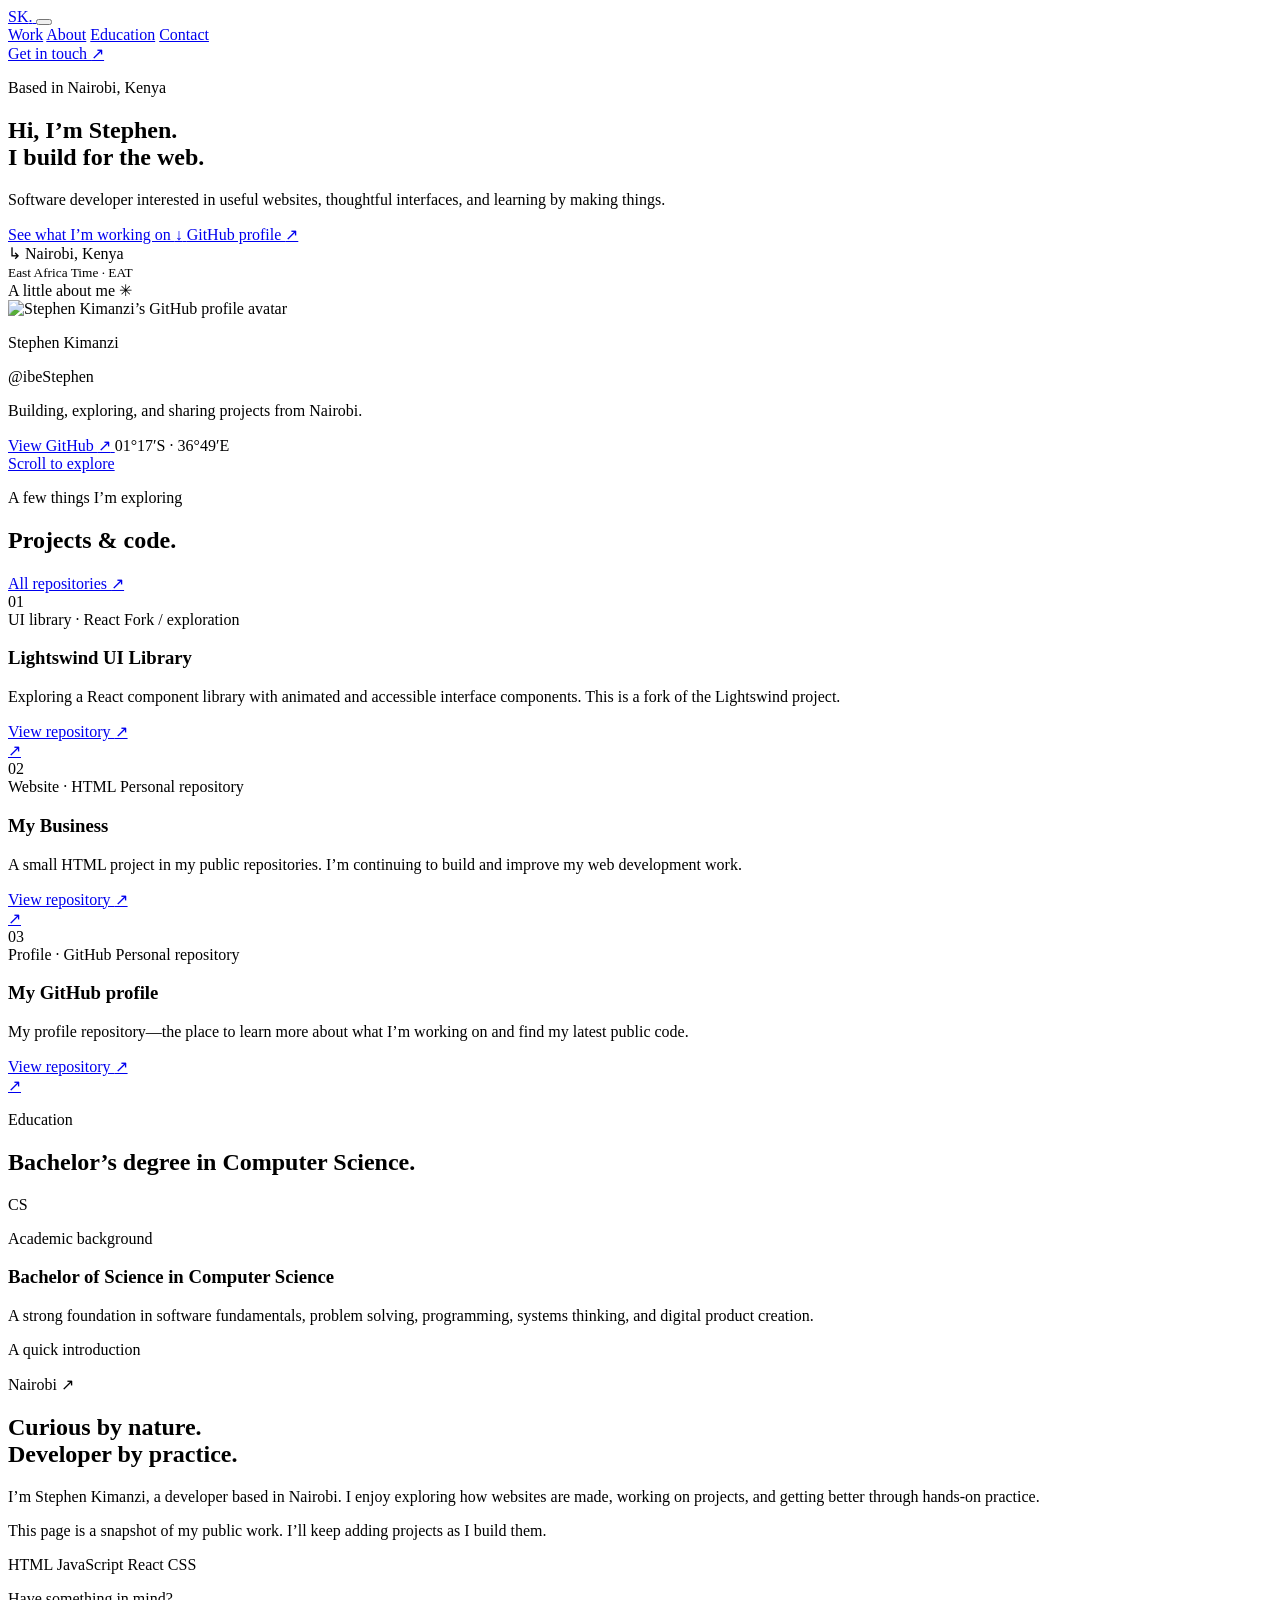
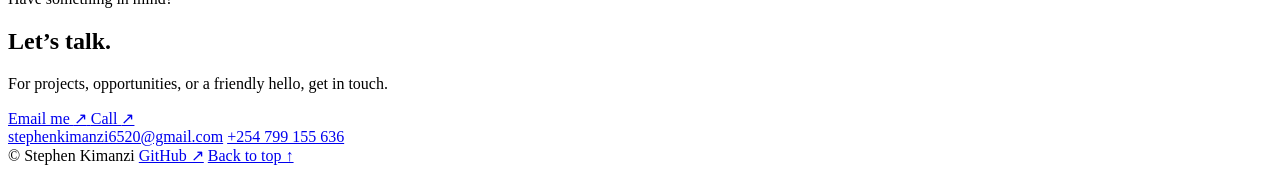
==== index.html @ 5c32f72f "Rename index_Version4.html to index.html" ====
<!DOCTYPE html>
<html lang="en">
<head>
  <meta charset="UTF-8" />
  <meta name="viewport" content="width=device-width, initial-scale=1" />
  <meta name="theme-color" content="#111313" />
  <meta
    name="description"
    content="Stephen Kimanzi is a software developer based in Nairobi, Kenya."
  />
  <title>Stephen Kimanzi — Software Developer</title>
  <link rel="stylesheet" href="styles.css" />
  <script src="script.js" defer></script>
</head>
<body>
  <header class="site-header">
    <a class="wordmark" href="#home" aria-label="Stephen Kimanzi, home">
      SK<span>.</span>
    </a>

    <button
      class="menu-toggle glass-control"
      type="button"
      aria-label="Open navigation"
      aria-expanded="false"
      aria-controls="site-nav"
    >
      <span></span>
      <span></span>
    </button>

    <nav class="site-nav glass-panel" id="site-nav" aria-label="Main navigation">
      <a href="#work">Work</a>
      <a href="#about">About</a>
      <a href="#education">Education</a>
      <a href="#contact">Contact</a>
    </nav>

    <a class="header-link glass-control" href="mailto:stephenkimanzi6520@gmail.com">
      Get in touch <span aria-hidden="true">↗</span>
    </a>
  </header>

  <main>
    <section class="hero page-width" id="home">
      <div class="hero-copy">
        <p class="eyebrow"><span class="status-dot"></span> Based in Nairobi, Kenya</p>
        <h1>Hi, I’m Stephen.<br />I build for the <span>web.</span></h1>
        <p class="hero-description">
          Software developer interested in useful websites, thoughtful interfaces,
          and learning by making things.
        </p>

        <div class="hero-actions">
          <a class="button button-primary glass-control" href="#work">
            See what I’m working on <span aria-hidden="true">↓</span>
          </a>
          <a class="text-link" href="https://github.com/ibeStephen" target="_blank" rel="noreferrer">
            GitHub profile <span aria-hidden="true">↗</span>
          </a>
        </div>

        <div class="hero-location">
          <span class="location-mark" aria-hidden="true">↳</span>
          <span>Nairobi, Kenya<br /><small>East Africa Time · EAT</small></span>
        </div>
      </div>

      <aside class="profile-card glass-panel" aria-label="GitHub profile">
        <div class="profile-card-top">
          <span class="card-label">A little about me</span>
          <span class="card-star" aria-hidden="true">✳</span>
        </div>
        <img
          class="avatar"
          src="https://avatars.githubusercontent.com/u/236579749?v=4"
          alt="Stephen Kimanzi’s GitHub profile avatar"
          width="88"
          height="88"
        />
        <p class="profile-name">Stephen Kimanzi</p>
        <p class="profile-handle">@ibeStephen</p>
        <p class="profile-note">
          Building, exploring, and sharing projects from Nairobi.
        </p>
        <a
          class="profile-button glass-control"
          href="https://github.com/ibeStephen"
          target="_blank"
          rel="noreferrer"
        >
          View GitHub <span aria-hidden="true">↗</span>
        </a>
        <span class="card-coordinate">01°17′S · 36°49′E</span>
      </aside>

      <a class="scroll-hint" href="#work"><span></span> Scroll to explore</a>
    </section>

    <section class="work-section page-width" id="work">
      <div class="section-heading">
        <div>
          <p class="section-kicker">A few things I’m exploring</p>
          <h2>Projects &amp; code<span class="heading-period">.</span></h2>
        </div>
        <a class="text-link all-projects" href="https://github.com/ibeStephen?tab=repositories" target="_blank" rel="noreferrer">
          All repositories <span aria-hidden="true">↗</span>
        </a>
      </div>

      <div class="project-list">
        <article class="project-card">
          <div class="project-number">01</div>
          <div class="project-main">
            <div class="project-topline">
              <span class="project-tag">UI library · React</span>
              <span class="project-status">Fork / exploration</span>
            </div>
            <h3>Lightswind UI Library</h3>
            <p>
              Exploring a React component library with animated and accessible
              interface components. This is a fork of the Lightswind project.
            </p>
            <a class="project-link" href="https://github.com/ibeStephen/lightswind-ui-library" target="_blank" rel="noreferrer">
              View repository <span aria-hidden="true">↗</span>
            </a>
          </div>
          <a class="project-arrow glass-control" href="https://github.com/ibeStephen/lightswind-ui-library" target="_blank" rel="noreferrer" aria-label="Open Lightswind UI Library on GitHub">↗</a>
        </article>

        <article class="project-card">
          <div class="project-number">02</div>
          <div class="project-main">
            <div class="project-topline">
              <span class="project-tag">Website · HTML</span>
              <span class="project-status">Personal repository</span>
            </div>
            <h3>My Business</h3>
            <p>
              A small HTML project in my public repositories. I’m continuing
              to build and improve my web development work.
            </p>
            <a class="project-link" href="https://github.com/ibeStephen/my-business" target="_blank" rel="noreferrer">
              View repository <span aria-hidden="true">↗</span>
            </a>
          </div>
          <a class="project-arrow glass-control" href="https://github.com/ibeStephen/my-business" target="_blank" rel="noreferrer" aria-label="Open My Business on GitHub">↗</a>
        </article>

        <article class="project-card">
          <div class="project-number">03</div>
          <div class="project-main">
            <div class="project-topline">
              <span class="project-tag">Profile · GitHub</span>
              <span class="project-status">Personal repository</span>
            </div>
            <h3>My GitHub profile</h3>
            <p>
              My profile repository—the place to learn more about what I’m
              working on and find my latest public code.
            </p>
            <a class="project-link" href="https://github.com/ibeStephen/ibeStephen" target="_blank" rel="noreferrer">
              View repository <span aria-hidden="true">↗</span>
            </a>
          </div>
          <a class="project-arrow glass-control" href="https://github.com/ibeStephen/ibeStephen" target="_blank" rel="noreferrer" aria-label="Open profile repository on GitHub">↗</a>
        </article>
      </div>
    </section>

    <section class="education-section page-width" id="education">
      <div class="section-heading education-heading">
        <div>
          <p class="section-kicker">Education</p>
          <h2>Bachelor’s degree in Computer Science<span class="heading-period">.</span></h2>
        </div>
      </div>

      <div class="education-card glass-panel">
        <div class="education-mark">CS</div>
        <div class="education-copy">
          <p class="education-label">Academic background</p>
          <h3>Bachelor of Science in Computer Science</h3>
          <p>
            A strong foundation in software fundamentals, problem solving,
            programming, systems thinking, and digital product creation.
          </p>
        </div>
      </div>
    </section>

    <section class="about-section page-width" id="about">
      <div class="about-label">
        <p class="section-kicker">A quick introduction</p>
        <span class="about-scribble" aria-hidden="true">Nairobi ↗</span>
      </div>
      <div class="about-copy">
        <h2>Curious by nature.<br /><span>Developer by practice.</span></h2>
        <p>
          I’m Stephen Kimanzi, a developer based in Nairobi. I enjoy exploring
          how websites are made, working on projects, and getting better through
          hands-on practice.
        </p>
        <p>
          This page is a snapshot of my public work. I’ll keep adding projects
          as I build them.
        </p>

        <div class="tool-list" aria-label="Technologies">
          <span>HTML</span>
          <span>JavaScript</span>
          <span>React</span>
          <span>CSS</span>
        </div>
      </div>
    </section>

    <section class="contact-section page-width" id="contact">
      <div class="contact-panel glass-panel">
        <p class="section-kicker">Have something in mind?</p>
        <h2>Let’s talk<span class="heading-period">.</span></h2>
        <p class="contact-copy">
          For projects, opportunities, or a friendly hello, get in touch.
        </p>
        <div class="contact-actions">
          <a class="button button-primary glass-control" href="mailto:stephenkimanzi6520@gmail.com">
            Email me <span aria-hidden="true">↗</span>
          </a>
          <a class="button button-secondary glass-control" href="tel:+254799155636">
            Call <span aria-hidden="true">↗</span>
          </a>
        </div>
        <div class="contact-details">
          <a href="mailto:stephenkimanzi6520@gmail.com">stephenkimanzi6520@gmail.com</a>
          <a href="tel:+254799155636">+254 799 155 636</a>
        </div>
      </div>
    </section>
  </main>

  <footer class="site-footer page-width">
    <span>© <span id="year"></span> Stephen Kimanzi</span>
    <a href="https://github.com/ibeStephen" target="_blank" rel="noreferrer">GitHub ↗</a>
    <a href="#home">Back to top ↑</a>
  </footer>

  <div class="toast glass-panel" role="status" aria-live="polite"></div>
</body>
</html>
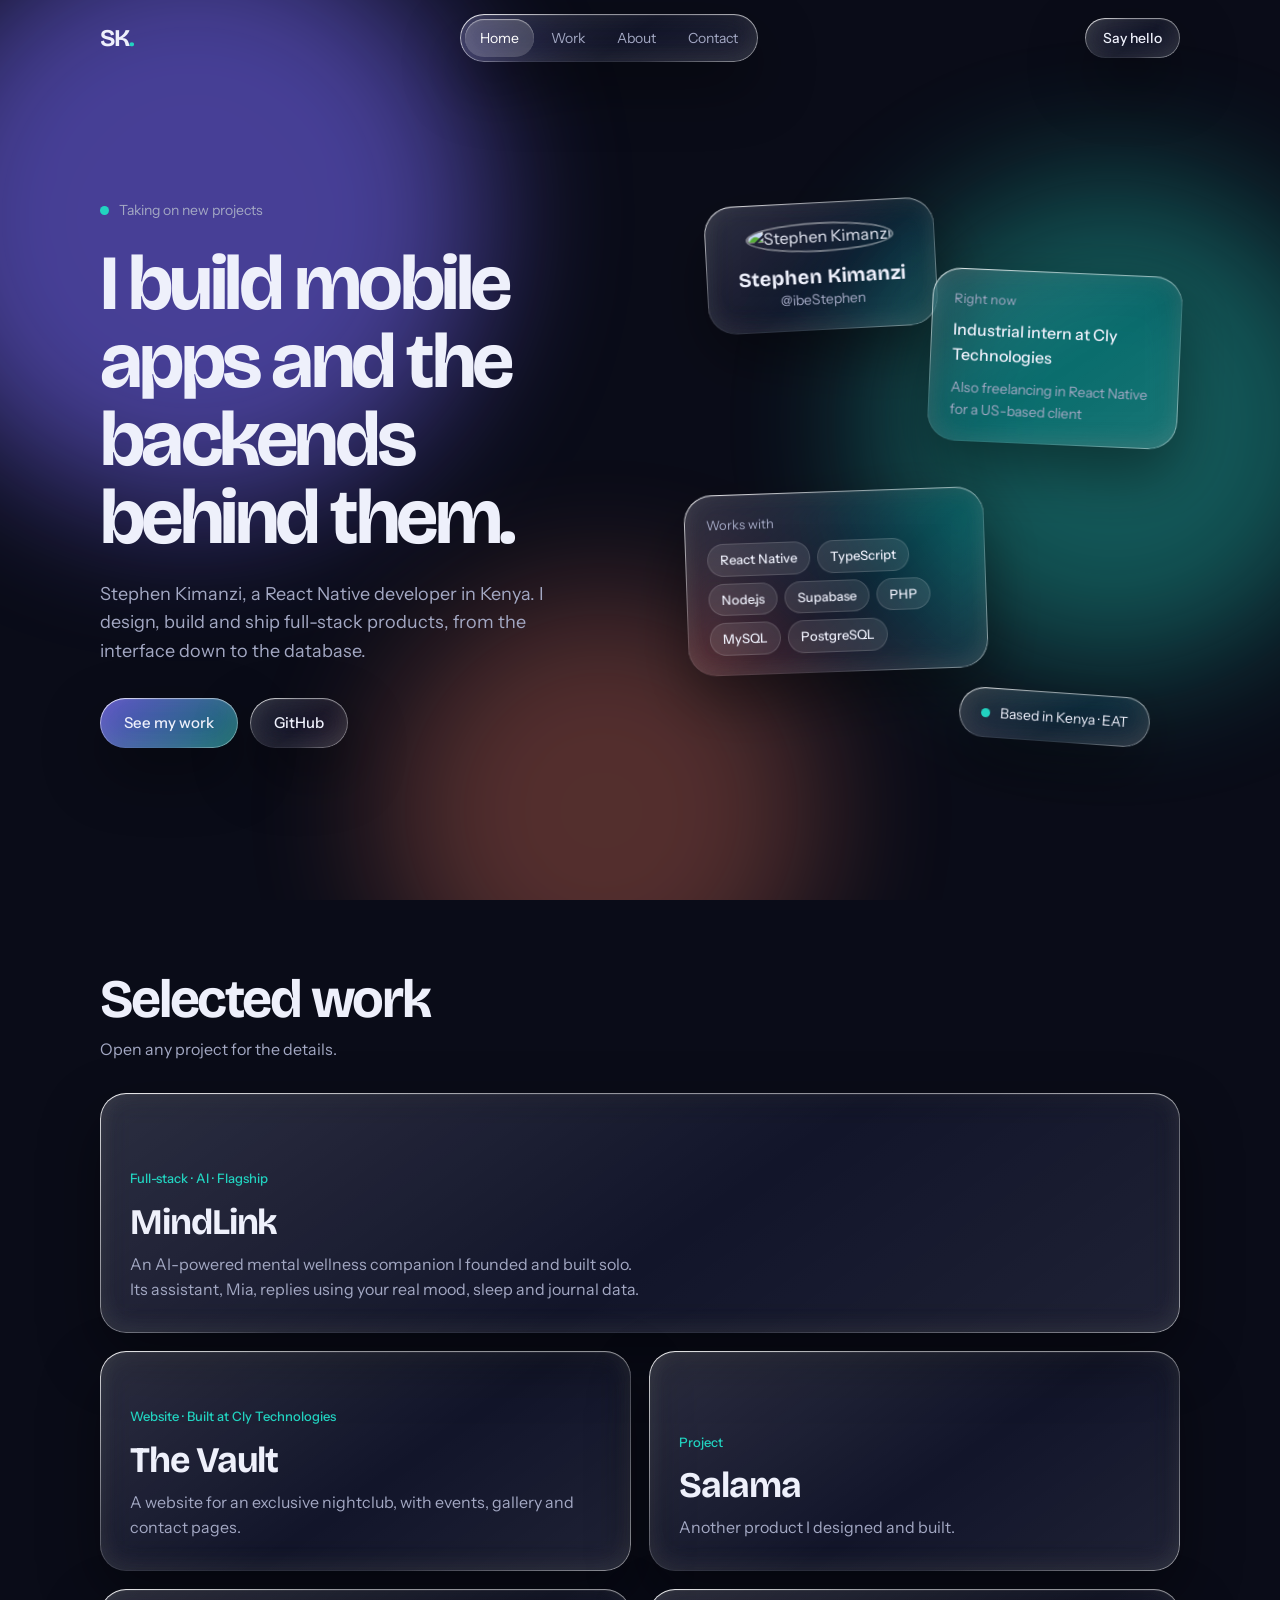
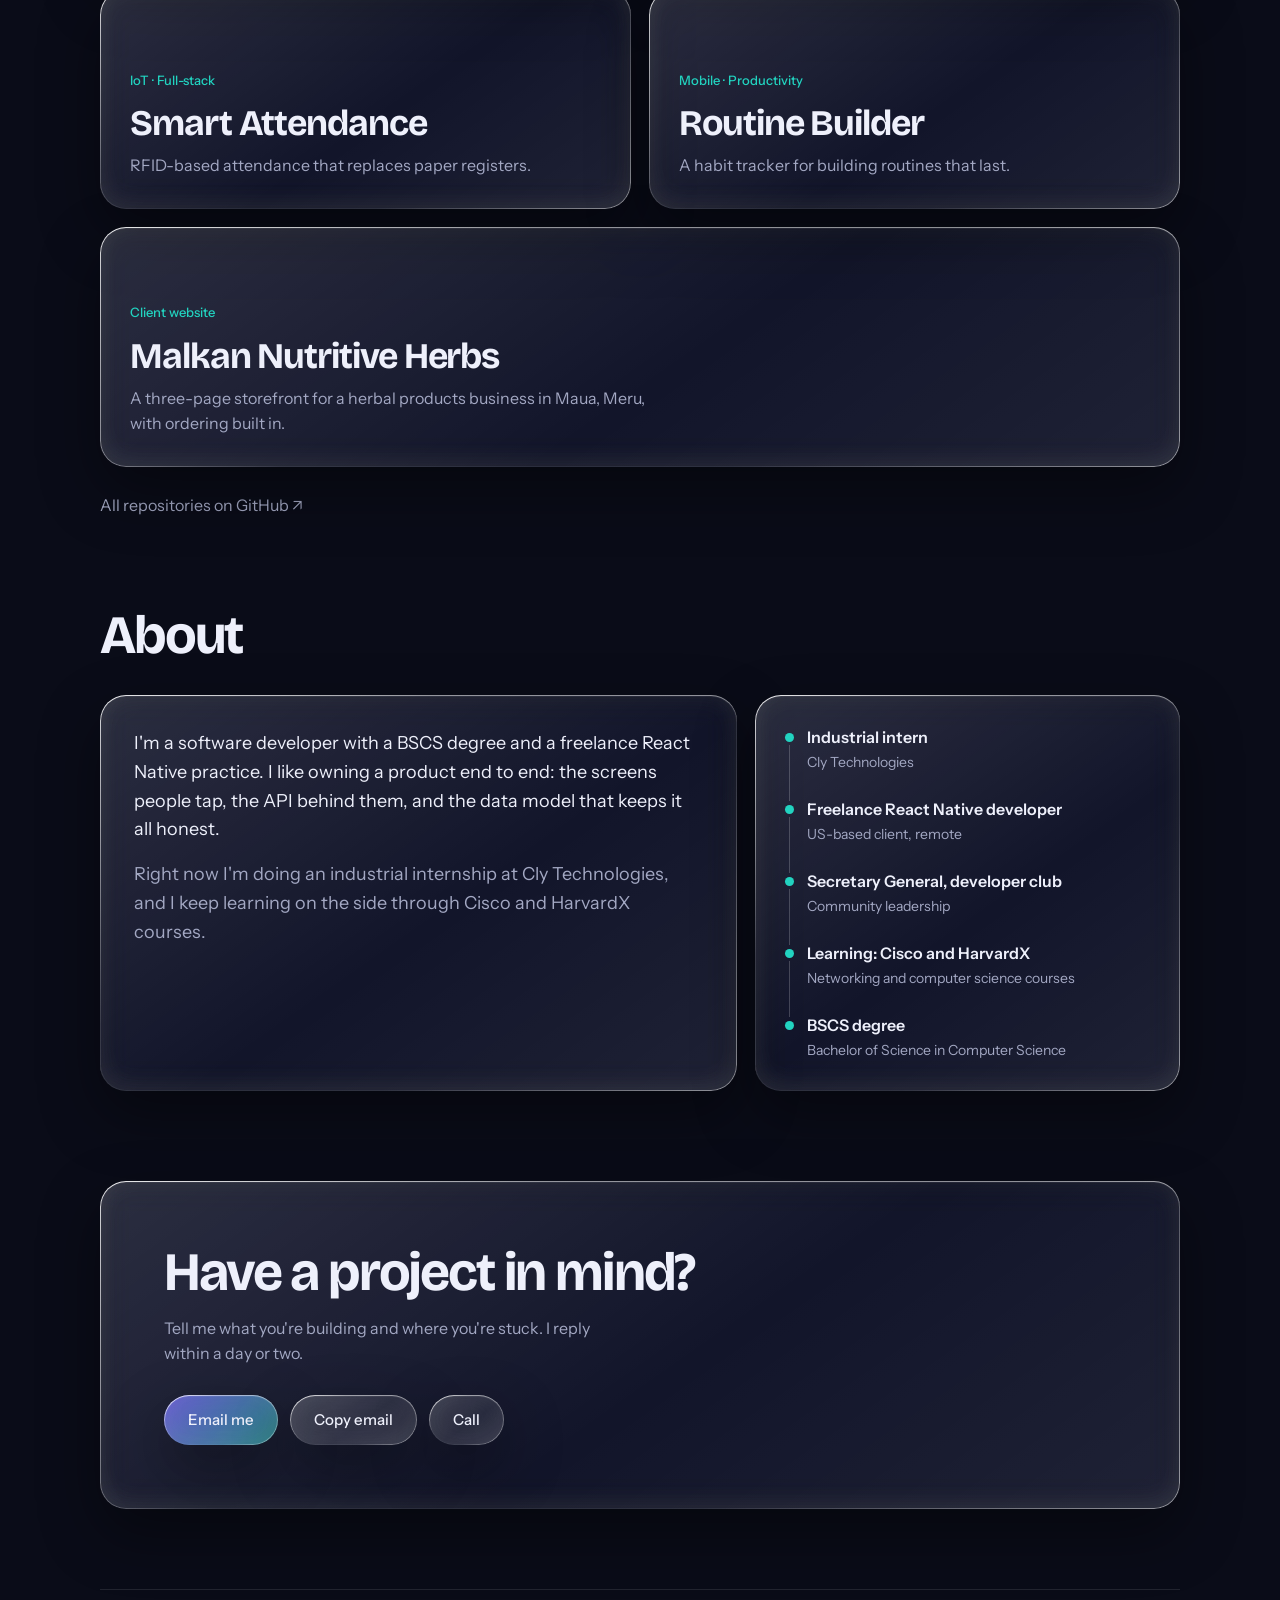
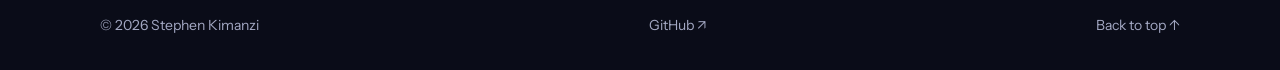
==== commit 468369b1: "type shii" ====
--- a/index.html
+++ b/index.html
@@ -3,247 +3,191 @@
 <head>
   <meta charset="UTF-8" />
   <meta name="viewport" content="width=device-width, initial-scale=1" />
-  <meta name="theme-color" content="#111313" />
-  <meta
-    name="description"
-    content="Stephen Kimanzi is a software developer based in Nairobi, Kenya."
-  />
+  <meta name="theme-color" content="#0a0c18" />
+  <meta name="description" content="Stephen Kimanzi is a software developer in Kenya building React Native apps and the backends behind them." />
   <title>Stephen Kimanzi — Software Developer</title>
+  <link rel="preconnect" href="https://fonts.googleapis.com" />
   <link rel="stylesheet" href="styles.css" />
   <script src="script.js" defer></script>
 </head>
 <body>
+  <svg width="0" height="0" style="position:absolute" aria-hidden="true">
+    <filter id="lg" x="0" y="0" width="100%" height="100%">
+      <feTurbulence type="fractalNoise" baseFrequency=".012 .016" numOctaves="2" seed="4" result="n" />
+      <feGaussianBlur in="n" stdDeviation="3" result="b" />
+      <feDisplacementMap in="SourceGraphic" in2="b" scale="38" xChannelSelector="R" yChannelSelector="G" />
+    </filter>
+  </svg>
+  <div class="progress" aria-hidden="true"></div>
+  <div class="aurora" aria-hidden="true"><i></i><i></i><i></i></div>
+
   <header class="site-header">
-    <a class="wordmark" href="#home" aria-label="Stephen Kimanzi, home">
-      SK<span>.</span>
-    </a>
-
-    <button
-      class="menu-toggle glass-control"
-      type="button"
-      aria-label="Open navigation"
-      aria-expanded="false"
-      aria-controls="site-nav"
-    >
-      <span></span>
-      <span></span>
-    </button>
-
-    <nav class="site-nav glass-panel" id="site-nav" aria-label="Main navigation">
+    <a class="wordmark" href="#home" aria-label="Stephen Kimanzi, home">SK<span>.</span></a>
+    <nav class="site-nav glass" aria-label="Main navigation">
+      <span class="nav-pill" aria-hidden="true"></span>
+      <a href="#home" class="active">Home</a>
       <a href="#work">Work</a>
       <a href="#about">About</a>
-      <a href="#education">Education</a>
       <a href="#contact">Contact</a>
     </nav>
-
-    <a class="header-link glass-control" href="mailto:stephenkimanzi6520@gmail.com">
-      Get in touch <span aria-hidden="true">↗</span>
-    </a>
+    <a class="header-cta glass magnetic" href="mailto:stephenkimanzi6520@gmail.com">Say hello</a>
   </header>
 
   <main>
-    <section class="hero page-width" id="home">
+    <section class="hero page" id="home">
       <div class="hero-copy">
-        <p class="eyebrow"><span class="status-dot"></span> Based in Nairobi, Kenya</p>
-        <h1>Hi, I’m Stephen.<br />I build for the <span>web.</span></h1>
-        <p class="hero-description">
-          Software developer interested in useful websites, thoughtful interfaces,
-          and learning by making things.
+        <p class="status"><span class="dot"></span> Taking on new projects</p>
+        <h1>I build mobile apps and the backends behind them.</h1>
+        <p class="lede">
+          Stephen Kimanzi, a React Native developer in Kenya. I design, build and ship
+          full-stack products, from the interface down to the database.
         </p>
-
-        <div class="hero-actions">
-          <a class="button button-primary glass-control" href="#work">
-            See what I’m working on <span aria-hidden="true">↓</span>
-          </a>
-          <a class="text-link" href="https://github.com/ibeStephen" target="_blank" rel="noreferrer">
-            GitHub profile <span aria-hidden="true">↗</span>
-          </a>
-        </div>
-
-        <div class="hero-location">
-          <span class="location-mark" aria-hidden="true">↳</span>
-          <span>Nairobi, Kenya<br /><small>East Africa Time · EAT</small></span>
+        <div class="actions">
+          <a class="btn primary glass magnetic" href="#work">See my work</a>
+          <a class="btn glass magnetic" href="https://github.com/ibeStephen" target="_blank" rel="noreferrer">GitHub</a>
         </div>
       </div>
 
-      <aside class="profile-card glass-panel" aria-label="GitHub profile">
-        <div class="profile-card-top">
-          <span class="card-label">A little about me</span>
-          <span class="card-star" aria-hidden="true">✳</span>
-        </div>
-        <img
-          class="avatar"
-          src="https://avatars.githubusercontent.com/u/236579749?v=4"
-          alt="Stephen Kimanzi’s GitHub profile avatar"
-          width="88"
-          height="88"
-        />
-        <p class="profile-name">Stephen Kimanzi</p>
-        <p class="profile-handle">@ibeStephen</p>
-        <p class="profile-note">
-          Building, exploring, and sharing projects from Nairobi.
-        </p>
-        <a
-          class="profile-button glass-control"
-          href="https://github.com/ibeStephen"
-          target="_blank"
-          rel="noreferrer"
-        >
-          View GitHub <span aria-hidden="true">↗</span>
-        </a>
-        <span class="card-coordinate">01°17′S · 36°49′E</span>
-      </aside>
-
-      <a class="scroll-hint" href="#work"><span></span> Scroll to explore</a>
-    </section>
-
-    <section class="work-section page-width" id="work">
-      <div class="section-heading">
-        <div>
-          <p class="section-kicker">A few things I’m exploring</p>
-          <h2>Projects &amp; code<span class="heading-period">.</span></h2>
-        </div>
-        <a class="text-link all-projects" href="https://github.com/ibeStephen?tab=repositories" target="_blank" rel="noreferrer">
-          All repositories <span aria-hidden="true">↗</span>
-        </a>
-      </div>
-
-      <div class="project-list">
-        <article class="project-card">
-          <div class="project-number">01</div>
-          <div class="project-main">
-            <div class="project-topline">
-              <span class="project-tag">UI library · React</span>
-              <span class="project-status">Fork / exploration</span>
-            </div>
-            <h3>Lightswind UI Library</h3>
-            <p>
-              Exploring a React component library with animated and accessible
-              interface components. This is a fork of the Lightswind project.
-            </p>
-            <a class="project-link" href="https://github.com/ibeStephen/lightswind-ui-library" target="_blank" rel="noreferrer">
-              View repository <span aria-hidden="true">↗</span>
-            </a>
-          </div>
-          <a class="project-arrow glass-control" href="https://github.com/ibeStephen/lightswind-ui-library" target="_blank" rel="noreferrer" aria-label="Open Lightswind UI Library on GitHub">↗</a>
+      <div class="stage" aria-label="About Stephen">
+        <article class="fcard glass profile" data-tilt style="--d:14;--delay:.15s;--r:-3deg">
+          <img class="avatar" src="https://avatars.githubusercontent.com/u/236579749?v=4" alt="Stephen Kimanzi" width="76" height="76" />
+          <h2>Stephen Kimanzi</h2>
+          <p>@ibeStephen</p>
         </article>
-
-        <article class="project-card">
-          <div class="project-number">02</div>
-          <div class="project-main">
-            <div class="project-topline">
-              <span class="project-tag">Website · HTML</span>
-              <span class="project-status">Personal repository</span>
-            </div>
-            <h3>My Business</h3>
-            <p>
-              A small HTML project in my public repositories. I’m continuing
-              to build and improve my web development work.
-            </p>
-            <a class="project-link" href="https://github.com/ibeStephen/my-business" target="_blank" rel="noreferrer">
-              View repository <span aria-hidden="true">↗</span>
-            </a>
-          </div>
-          <a class="project-arrow glass-control" href="https://github.com/ibeStephen/my-business" target="_blank" rel="noreferrer" aria-label="Open My Business on GitHub">↗</a>
+        <article class="fcard glass now" data-tilt style="--d:28;--delay:.35s;--r:2.5deg">
+          <span class="label">Right now</span>
+          <p>Industrial intern at Cly Technologies</p>
+          <p class="sub">Also freelancing in React Native for a US-based client</p>
         </article>
-
-        <article class="project-card">
-          <div class="project-number">03</div>
-          <div class="project-main">
-            <div class="project-topline">
-              <span class="project-tag">Profile · GitHub</span>
-              <span class="project-status">Personal repository</span>
-            </div>
-            <h3>My GitHub profile</h3>
-            <p>
-              My profile repository—the place to learn more about what I’m
-              working on and find my latest public code.
-            </p>
-            <a class="project-link" href="https://github.com/ibeStephen/ibeStephen" target="_blank" rel="noreferrer">
-              View repository <span aria-hidden="true">↗</span>
-            </a>
-          </div>
-          <a class="project-arrow glass-control" href="https://github.com/ibeStephen/ibeStephen" target="_blank" rel="noreferrer" aria-label="Open profile repository on GitHub">↗</a>
+        <article class="fcard glass stack" data-tilt style="--d:40;--delay:.55s;--r:-2deg">
+          <span class="label">Works with</span>
+          <div class="chips"><b>React Native</b><b>TypeScript</b><b>Node.js</b><b>Supabase</b><b>PHP</b><b>MySQL</b><b>PostgreSQL</b></div>
+        </article>
+        <article class="fcard glass ping" data-tilt style="--d:55;--delay:.75s;--r:4deg">
+          <span class="dot"></span> Based in Kenya · EAT
         </article>
       </div>
     </section>
 
-    <section class="education-section page-width" id="education">
-      <div class="section-heading education-heading">
-        <div>
-          <p class="section-kicker">Education</p>
-          <h2>Bachelor’s degree in Computer Science<span class="heading-period">.</span></h2>
-        </div>
+    <section class="work page" id="work">
+      <div class="heading">
+        <h2>Selected work</h2>
+        <p>Open any project for the details.</p>
       </div>
 
-      <div class="education-card glass-panel">
-        <div class="education-mark">CS</div>
-        <div class="education-copy">
-          <p class="education-label">Academic background</p>
-          <h3>Bachelor of Science in Computer Science</h3>
-          <p>
-            A strong foundation in software fundamentals, problem solving,
-            programming, systems thinking, and digital product creation.
-          </p>
+      <div class="grid">
+        <article class="pcard glass reveal wide" data-tilt tabindex="0" role="button" aria-haspopup="dialog">
+          <span class="tag">Full-stack · AI · Flagship</span>
+          <h3>MindLink</h3>
+          <p>An AI-powered mental wellness companion I founded and built solo. Its assistant, Mia, replies using your real mood, sleep and journal data.</p>
+          <div class="more">
+            <p>MindLink is a mobile wellness app built around Mia, an AI companion powered by OpenAI GPT-4o. Instead of generic advice, Mia answers using what the person has actually logged: their mood, their sleep and their journal entries.</p>
+            <ul>
+              <li><b>Ten screens:</b> Welcome, Onboarding, Login, Home, Chat, Sleep, Journal, Mood Tracker, Medication and Profile, in a consistent dark forest-green design.</li>
+              <li><b>Backend:</b> a Node.js and Express API on MongoDB Atlas, with JWT authentication and refresh-token rotation.</li>
+              <li><b>AI layer:</b> a dedicated Mia service that turns the user's data into context for GPT-4o.</li>
+              <li><b>Reminders:</b> Expo push notifications and a scheduler service for check-ins and medication reminders.</li>
+              <li><b>Quality:</b> Jest tests on the backend.</li>
+            </ul>
+            <p>Next on the roadmap: a Play Store release, hospital integration, and deeper sleep and wellness modules.</p>
+            <div class="chips"><b>React Native</b><b>Expo</b><b>Node.js</b><b>Express</b><b>MongoDB Atlas</b><b>GPT-4o</b><b>JWT</b><b>Jest</b></div>
+          </div>
+        </article>
+
+        <article class="pcard glass reveal" data-tilt tabindex="0" role="button" aria-haspopup="dialog">
+          <span class="tag">Website · Built at Cly Technologies</span>
+          <h3>The Vault</h3>
+          <p>A website for an exclusive nightclub, with events, gallery and contact pages.</p>
+          <div class="more">
+            <p>I developed the website for The Vault during my industrial internship at Cly Technologies. It has an events page, a gallery and a contact page, with each page loading its content from a single PHP backend.</p>
+            <div class="chips"><b>HTML</b><b>CSS</b><b>JavaScript</b><b>PHP</b><b>MySQL</b></div>
+          </div>
+        </article>
+
+        <article class="pcard glass reveal" data-tilt tabindex="0" role="button" aria-haspopup="dialog">
+          <span class="tag">Project</span>
+          <h3>Salama</h3>
+          <p>Another product I designed and built.</p>
+          <div class="more">
+            <p>Salama is another project from my portfolio of full-stack work.</p>
+          </div>
+        </article>
+
+        <article class="pcard glass reveal" data-tilt tabindex="0" role="button" aria-haspopup="dialog">
+          <span class="tag">IoT · Full-stack</span>
+          <h3>Smart Attendance</h3>
+          <p>RFID-based attendance that replaces paper registers.</p>
+          <div class="more">
+            <p>A full-stack attendance system that combines RFID hardware with a web application, built to remove manual roll calls and make attendance records instant and reliable.</p>
+            <div class="chips"><b>RFID</b><b>IoT</b><b>Full-stack</b></div>
+          </div>
+        </article>
+
+        <article class="pcard glass reveal" data-tilt tabindex="0" role="button" aria-haspopup="dialog">
+          <span class="tag">Mobile · Productivity</span>
+          <h3>Routine Builder</h3>
+          <p>A habit tracker for building routines that last.</p>
+          <div class="more">
+            <p>A mobile habit tracker built with React Native, TypeScript and Expo. The build is planned in three phases, starting with a shippable MVP.</p>
+            <div class="chips"><b>React Native</b><b>TypeScript</b><b>Expo</b></div>
+          </div>
+        </article>
+
+        <article class="pcard glass reveal wide" data-tilt tabindex="0" role="button" aria-haspopup="dialog">
+          <span class="tag">Client website</span>
+          <h3>Malkan Nutritive Herbs</h3>
+          <p>A three-page storefront for a herbal products business in Maua, Meru, with ordering built in.</p>
+          <div class="more">
+            <p>A glassmorphism bento-style website for Malkan Nutritive Herbs. Visitors open a product order modal and choose to pay with M-Pesa through the Daraja API or pay on delivery.</p>
+            <div class="chips"><b>HTML</b><b>CSS</b><b>JavaScript</b><b>M-Pesa Daraja</b></div>
+          </div>
+        </article>
+      </div>
+      <a class="more-link" href="https://github.com/ibeStephen?tab=repositories" target="_blank" rel="noreferrer">All repositories on GitHub ↗</a>
+    </section>
+
+    <section class="about page" id="about">
+      <div class="heading"><h2>About</h2></div>
+      <div class="about-grid">
+        <div class="glass reveal about-card" data-tilt>
+          <p>I'm a software developer with a BSCS degree and a freelance React Native practice. I like owning a product end to end: the screens people tap, the API behind them, and the data model that keeps it all honest.</p>
+          <p>Right now I'm doing an industrial internship at Cly Technologies, and I keep learning on the side through Cisco and HarvardX courses.</p>
         </div>
+        <ol class="timeline glass reveal" data-tilt>
+          <li><b>Industrial intern</b><span>Cly Technologies</span></li>
+          <li><b>Freelance React Native developer</b><span>US-based client, remote</span></li>
+          <li><b>Secretary General, developer club</b><span>Community leadership</span></li>
+          <li><b>Learning: Cisco and HarvardX</b><span>Networking and computer science courses</span></li>
+          <li><b>BSCS degree</b><span>Bachelor of Science in Computer Science</span></li>
+        </ol>
       </div>
     </section>
 
-    <section class="about-section page-width" id="about">
-      <div class="about-label">
-        <p class="section-kicker">A quick introduction</p>
-        <span class="about-scribble" aria-hidden="true">Nairobi ↗</span>
-      </div>
-      <div class="about-copy">
-        <h2>Curious by nature.<br /><span>Developer by practice.</span></h2>
-        <p>
-          I’m Stephen Kimanzi, a developer based in Nairobi. I enjoy exploring
-          how websites are made, working on projects, and getting better through
-          hands-on practice.
-        </p>
-        <p>
-          This page is a snapshot of my public work. I’ll keep adding projects
-          as I build them.
-        </p>
-
-        <div class="tool-list" aria-label="Technologies">
-          <span>HTML</span>
-          <span>JavaScript</span>
-          <span>React</span>
-          <span>CSS</span>
-        </div>
-      </div>
-    </section>
-
-    <section class="contact-section page-width" id="contact">
-      <div class="contact-panel glass-panel">
-        <p class="section-kicker">Have something in mind?</p>
-        <h2>Let’s talk<span class="heading-period">.</span></h2>
-        <p class="contact-copy">
-          For projects, opportunities, or a friendly hello, get in touch.
-        </p>
-        <div class="contact-actions">
-          <a class="button button-primary glass-control" href="mailto:stephenkimanzi6520@gmail.com">
-            Email me <span aria-hidden="true">↗</span>
-          </a>
-          <a class="button button-secondary glass-control" href="tel:+254799155636">
-            Call <span aria-hidden="true">↗</span>
-          </a>
-        </div>
-        <div class="contact-details">
-          <a href="mailto:stephenkimanzi6520@gmail.com">stephenkimanzi6520@gmail.com</a>
-          <a href="tel:+254799155636">+254 799 155 636</a>
+    <section class="contact page" id="contact">
+      <div class="contact-panel glass reveal" data-tilt>
+        <h2>Have a project in mind?</h2>
+        <p>Tell me what you're building and where you're stuck. I reply within a day or two.</p>
+        <div class="actions">
+          <a class="btn primary glass magnetic" href="mailto:stephenkimanzi6520@gmail.com">Email me</a>
+          <button class="btn glass magnetic copy" type="button" data-copy="stephenkimanzi6520@gmail.com">Copy email</button>
+          <a class="btn glass magnetic" href="tel:+254799155636">Call</a>
         </div>
       </div>
     </section>
   </main>
 
-  <footer class="site-footer page-width">
+  <footer class="site-footer page">
     <span>© <span id="year"></span> Stephen Kimanzi</span>
     <a href="https://github.com/ibeStephen" target="_blank" rel="noreferrer">GitHub ↗</a>
     <a href="#home">Back to top ↑</a>
   </footer>
 
-  <div class="toast glass-panel" role="status" aria-live="polite"></div>
+  <dialog class="modal glass" id="modal" aria-labelledby="m-title">
+    <button class="close" type="button" aria-label="Close">✕</button>
+    <span class="tag" id="m-tag"></span>
+    <h3 id="m-title"></h3>
+    <div id="m-body"></div>
+  </dialog>
+  <div class="toast glass" role="status" aria-live="polite"></div>
 </body>
 </html>
--- a/styles.css
+++ b/styles.css
@@ -0,0 +1,164 @@
+@import url("https://fonts.googleapis.com/css2?family=Bricolage+Grotesque:opsz,wght@12..96,500;12..96,700&family=Instrument+Sans:wght@400;500;600&display=swap");
+
+:root {
+  color-scheme: dark;
+  --bg: #0a0c18;
+  --text: #eef0fb;
+  --muted: #a3a8c3;
+  --violet: #7a6bff;
+  --teal: #22d3c0;
+  --coral: #ff8062;
+  --display: "Bricolage Grotesque", system-ui, sans-serif;
+  --sans: "Instrument Sans", system-ui, sans-serif;
+}
+* { box-sizing: border-box; }
+html { scroll-behavior: smooth; scroll-padding-top: 90px; }
+body {
+  margin: 0; min-width: 320px; overflow-x: hidden;
+  background: var(--bg); color: var(--text);
+  font: 400 16px/1.6 var(--sans); -webkit-font-smoothing: antialiased;
+}
+a { color: inherit; text-decoration: none; }
+button { font: inherit; color: inherit; cursor: pointer; }
+h1, h2, h3, p { margin: 0; }
+:focus-visible { outline: 2px solid var(--teal); outline-offset: 3px; }
+::selection { background: var(--violet); }
+.page { width: min(1080px, calc(100% - 40px)); margin-inline: auto; }
+
+/* ambient light the glass refracts */
+.aurora { position: fixed; inset: 0; z-index: -1; overflow: hidden; }
+.aurora i { position: absolute; border-radius: 50%; filter: blur(70px); opacity: .55; animation: drift 22s ease-in-out infinite alternate; }
+.aurora i:nth-child(1) { width: 46vw; height: 46vw; left: -8vw; top: -6vw; background: var(--violet); }
+.aurora i:nth-child(2) { width: 38vw; height: 38vw; right: -6vw; top: 20vh; background: var(--teal); opacity: .38; animation-duration: 28s; animation-delay: -6s; }
+.aurora i:nth-child(3) { width: 34vw; height: 34vw; left: 30vw; bottom: -10vw; background: var(--coral); opacity: .3; animation-duration: 32s; animation-delay: -12s; }
+@keyframes drift { to { transform: translate3d(8vw, 6vh, 0) scale(1.15); } }
+.progress { position: fixed; z-index: 30; top: 0; left: 0; height: 3px; width: 100%; background: linear-gradient(90deg, var(--violet), var(--teal), var(--coral)); transform-origin: 0 50%; transform: scaleX(var(--p, 0)); }
+
+/* liquid glass */
+.glass {
+  position: relative; overflow: hidden; border-radius: var(--rad, 26px);
+  background: linear-gradient(145deg, rgba(255,255,255,.14), rgba(255,255,255,.04) 55%, rgba(255,255,255,.09));
+  backdrop-filter: blur(16px) saturate(170%) brightness(1.06);
+  -webkit-backdrop-filter: blur(16px) saturate(170%) brightness(1.06);
+  box-shadow: inset 0 1px 1px rgba(255,255,255,.55), inset 0 -10px 24px rgba(255,255,255,.05), inset 0 0 28px rgba(255,255,255,.05), 0 24px 60px rgba(0,0,0,.4);
+}
+.refract .glass { backdrop-filter: url(#lg) blur(10px) saturate(170%) brightness(1.08); }
+.glass::before {
+  content: ""; position: absolute; inset: 0; padding: 1px; border-radius: inherit; pointer-events: none;
+  background: linear-gradient(135deg, rgba(255,255,255,.8), rgba(255,255,255,.06) 32%, rgba(255,255,255,.06) 66%, rgba(255,255,255,.5));
+  -webkit-mask: linear-gradient(#000 0 0) content-box, linear-gradient(#000 0 0); -webkit-mask-composite: xor;
+  mask: linear-gradient(#000 0 0) content-box exclude, linear-gradient(#000 0 0);
+}
+.glass::after {
+  content: ""; position: absolute; inset: 0; pointer-events: none; opacity: 0; transition: opacity .3s;
+  background: radial-gradient(240px circle at var(--mx, 50%) var(--my, 0%), rgba(255,255,255,.3), transparent 62%);
+}
+.glass:hover::after { opacity: 1; }
+[data-tilt] { transform: perspective(900px) rotateX(var(--ry, 0deg)) rotateY(var(--rx, 0deg)); transition: transform .25s ease-out; will-change: transform; }
+
+/* header */
+.site-header { position: sticky; top: 14px; z-index: 20; display: flex; align-items: center; justify-content: space-between; width: min(1080px, calc(100% - 28px)); margin: 14px auto 0; }
+.wordmark { font: 700 24px var(--display); letter-spacing: -.05em; }
+.wordmark span { color: var(--teal); }
+.site-nav { --rad: 999px; display: flex; gap: 2px; padding: 5px; }
+.site-nav a { position: relative; z-index: 1; padding: 8px 15px; border-radius: 999px; color: var(--muted); font-size: 14px; transition: color .25s; }
+.site-nav a:hover, .site-nav a.active { color: #fff; }
+.nav-pill { position: absolute; top: 5px; bottom: 5px; left: 0; width: var(--w, 0); border-radius: 999px; background: rgba(255,255,255,.17); box-shadow: inset 0 1px 1px rgba(255,255,255,.5); transform: translateX(var(--x, 0)); transition: transform .45s cubic-bezier(.3,1.4,.5,1), width .45s cubic-bezier(.3,1.4,.5,1); }
+.header-cta { --rad: 999px; padding: 9px 18px; font-size: 14px; font-weight: 500; }
+
+/* hero */
+.hero { display: grid; grid-template-columns: 1.05fr .95fr; align-items: center; gap: 40px; min-height: calc(100vh - 80px); padding-block: 60px; }
+.status { display: inline-flex; align-items: center; gap: 10px; margin-bottom: 22px; color: var(--muted); font-size: 14px; }
+.dot { width: 9px; height: 9px; border-radius: 50%; background: var(--teal); box-shadow: 0 0 0 0 rgba(34,211,192,.6); animation: pulse 2s infinite; flex: none; }
+@keyframes pulse { 70% { box-shadow: 0 0 0 10px rgba(34,211,192,0); } 100% { box-shadow: 0 0 0 0 rgba(34,211,192,0); } }
+h1 { font: 700 clamp(42px, 6.4vw, 78px)/1 var(--display); letter-spacing: -.045em; text-wrap: balance; }
+.lede { max-width: 470px; margin: 24px 0 32px; color: var(--muted); font-size: 18px; }
+.actions { display: flex; flex-wrap: wrap; gap: 12px; }
+.btn { --rad: 999px; display: inline-flex; align-items: center; padding: 13px 24px; font-size: 15px; font-weight: 500; border: 0; transition: transform .2s; }
+.btn.primary { background: linear-gradient(135deg, rgba(122,107,255,.75), rgba(34,211,192,.5)); }
+
+.stage { position: relative; height: 540px; }
+.fcard { position: absolute; padding: 20px 22px; --rad: 28px;
+  rotate: var(--r); translate: 0 0;
+  animation: pop .9s cubic-bezier(.2,1.4,.4,1) both var(--delay), float 7s ease-in-out infinite var(--delay); }
+@keyframes pop { from { opacity: 0; scale: .6; filter: blur(14px); } to { opacity: 1; scale: 1; filter: blur(0); } }
+@keyframes float { 50% { translate: 0 -14px; } }
+.label { display: block; margin-bottom: 8px; color: var(--muted); font-size: 13px; }
+.profile { top: 0; left: 4%; width: 230px; text-align: center; }
+.avatar { width: 76px; height: 76px; margin-bottom: 12px; border-radius: 50%; border: 2px solid rgba(255,255,255,.4); object-fit: cover; }
+.profile h2 { font: 700 20px var(--display); }
+.profile p { color: var(--muted); font-size: 14px; }
+.now { top: 70px; right: 0; width: 250px; }
+.now p { font-weight: 500; }
+.now .sub { margin-top: 8px; color: var(--muted); font-size: 14px; font-weight: 400; }
+.stack { bottom: 70px; left: 0; width: 300px; }
+.ping { bottom: 0; right: 6%; --rad: 999px; display: flex; align-items: center; gap: 10px; padding: 14px 22px; font-size: 14px; }
+.chips { display: flex; flex-wrap: wrap; gap: 7px; }
+.chips b { padding: 5px 12px; border-radius: 999px; background: rgba(255,255,255,.1); border: 1px solid rgba(255,255,255,.14); font-size: 13px; font-weight: 500; }
+
+/* sections */
+.work, .about, .contact { padding-top: 90px; }
+.heading { margin-bottom: 30px; }
+.heading h2, .contact-panel h2 { font: 700 clamp(34px, 5vw, 54px)/1.05 var(--display); letter-spacing: -.04em; }
+.heading p { margin-top: 8px; color: var(--muted); }
+.grid { display: grid; grid-template-columns: repeat(2, 1fr); gap: 18px; }
+.pcard { padding: 30px; cursor: pointer; min-height: 220px; display: flex; flex-direction: column; justify-content: flex-end; }
+.pcard.wide { grid-column: 1 / -1; min-height: 240px; }
+.pcard:hover { box-shadow: inset 0 1px 1px rgba(255,255,255,.7), 0 30px 70px rgba(122,107,255,.25); }
+.tag { display: inline-block; margin-bottom: 12px; color: var(--teal); font-size: 13px; font-weight: 500; }
+.pcard h3 { font: 700 clamp(26px, 3vw, 36px) var(--display); letter-spacing: -.03em; }
+.pcard p { max-width: 520px; margin-top: 8px; color: var(--muted); }
+.more { display: none; }
+.more-link { display: inline-block; margin-top: 26px; color: var(--muted); transition: color .2s; }
+.more-link:hover { color: var(--teal); }
+.about-grid { display: grid; grid-template-columns: 1.2fr .8fr; gap: 18px; }
+.about-card { padding: 34px; font-size: 18px; }
+.about-card p + p { margin-top: 16px; color: var(--muted); }
+.timeline { margin: 0; padding: 30px 30px 30px 52px; list-style: none; }
+.timeline li { position: relative; padding-bottom: 24px; }
+.timeline li:last-child { padding-bottom: 0; }
+.timeline li::before { content: ""; position: absolute; left: -22px; top: 8px; width: 9px; height: 9px; border-radius: 50%; background: var(--teal); }
+.timeline li::after { content: ""; position: absolute; left: -18px; top: 20px; bottom: -4px; width: 1px; background: rgba(255,255,255,.2); }
+.timeline li:last-child::after { display: none; }
+.timeline b, .timeline span { display: block; }
+.timeline b { font-weight: 600; }
+.timeline span { color: var(--muted); font-size: 14px; }
+.contact-panel { padding: clamp(32px, 6vw, 64px); }
+.contact-panel p { max-width: 440px; margin: 14px 0 28px; color: var(--muted); }
+.site-footer { display: flex; justify-content: space-between; gap: 16px; margin-top: 80px; padding-block: 24px 34px; border-top: 1px solid rgba(255,255,255,.1); color: var(--muted); font-size: 14px; }
+.site-footer a:hover { color: var(--teal); }
+
+/* modal and toast */
+.modal { position: fixed; inset: 0; margin: auto; width: min(560px, calc(100% - 32px)); padding: 38px; color: var(--text); border: 0; background: rgba(20,22,44,.55); }
+.modal[open] { animation: modal .45s cubic-bezier(.2,1.3,.4,1); }
+.modal::backdrop { background: rgba(5,6,14,.55); backdrop-filter: blur(6px); animation: fade .3s; }
+@keyframes modal { from { opacity: 0; transform: translateY(30px) scale(.9); } }
+@keyframes fade { from { opacity: 0; } }
+.modal { max-height: 86vh; overflow-y: auto; }
+.modal ul { margin: 0 0 14px; padding-left: 18px; color: var(--muted); }
+.modal li { margin-bottom: 8px; }
+.modal li b { padding: 0; border: 0; background: none; color: var(--text); font-size: inherit; }
+.modal h3 { margin-bottom: 14px; font: 700 34px var(--display); letter-spacing: -.03em; }
+.modal p { margin-bottom: 14px; color: var(--muted); }
+.close { position: absolute; top: 16px; right: 16px; width: 36px; height: 36px; border: 0; border-radius: 50%; background: rgba(255,255,255,.12); }
+.toast { --rad: 999px; position: fixed; z-index: 40; left: 50%; bottom: 26px; padding: 12px 22px; font-size: 14px; opacity: 0; translate: -50% 20px; pointer-events: none; transition: .3s; }
+.toast.show { opacity: 1; translate: -50% 0; }
+.reveal { opacity: 0; filter: blur(8px); translate: 0 24px; transition: opacity .8s, filter .8s, translate .8s cubic-bezier(.2,.8,.2,1); }
+.reveal.in { opacity: 1; filter: none; translate: 0 0; }
+
+@media (max-width: 860px) {
+  .hero { grid-template-columns: 1fr; min-height: 0; padding-top: 40px; }
+  .stage { height: auto; display: flex; flex-direction: column; align-items: flex-start; gap: 16px; }
+  .fcard { position: relative; inset: auto; width: min(100%, 320px); animation: pop .9s both var(--delay); }
+  .about-grid, .grid { grid-template-columns: 1fr; }
+}
+@media (max-width: 640px) {
+  .header-cta { display: none; }
+  .site-header { justify-content: space-between; }
+  .site-nav a { padding: 8px 11px; font-size: 13px; }
+  .modal { padding: 28px; }
+}
+@media (prefers-reduced-motion: reduce) {
+  *, *::before, *::after { animation: none !important; transition-duration: .01ms !important; scroll-behavior: auto !important; }
+  .reveal { opacity: 1; filter: none; translate: 0 0; }
+}
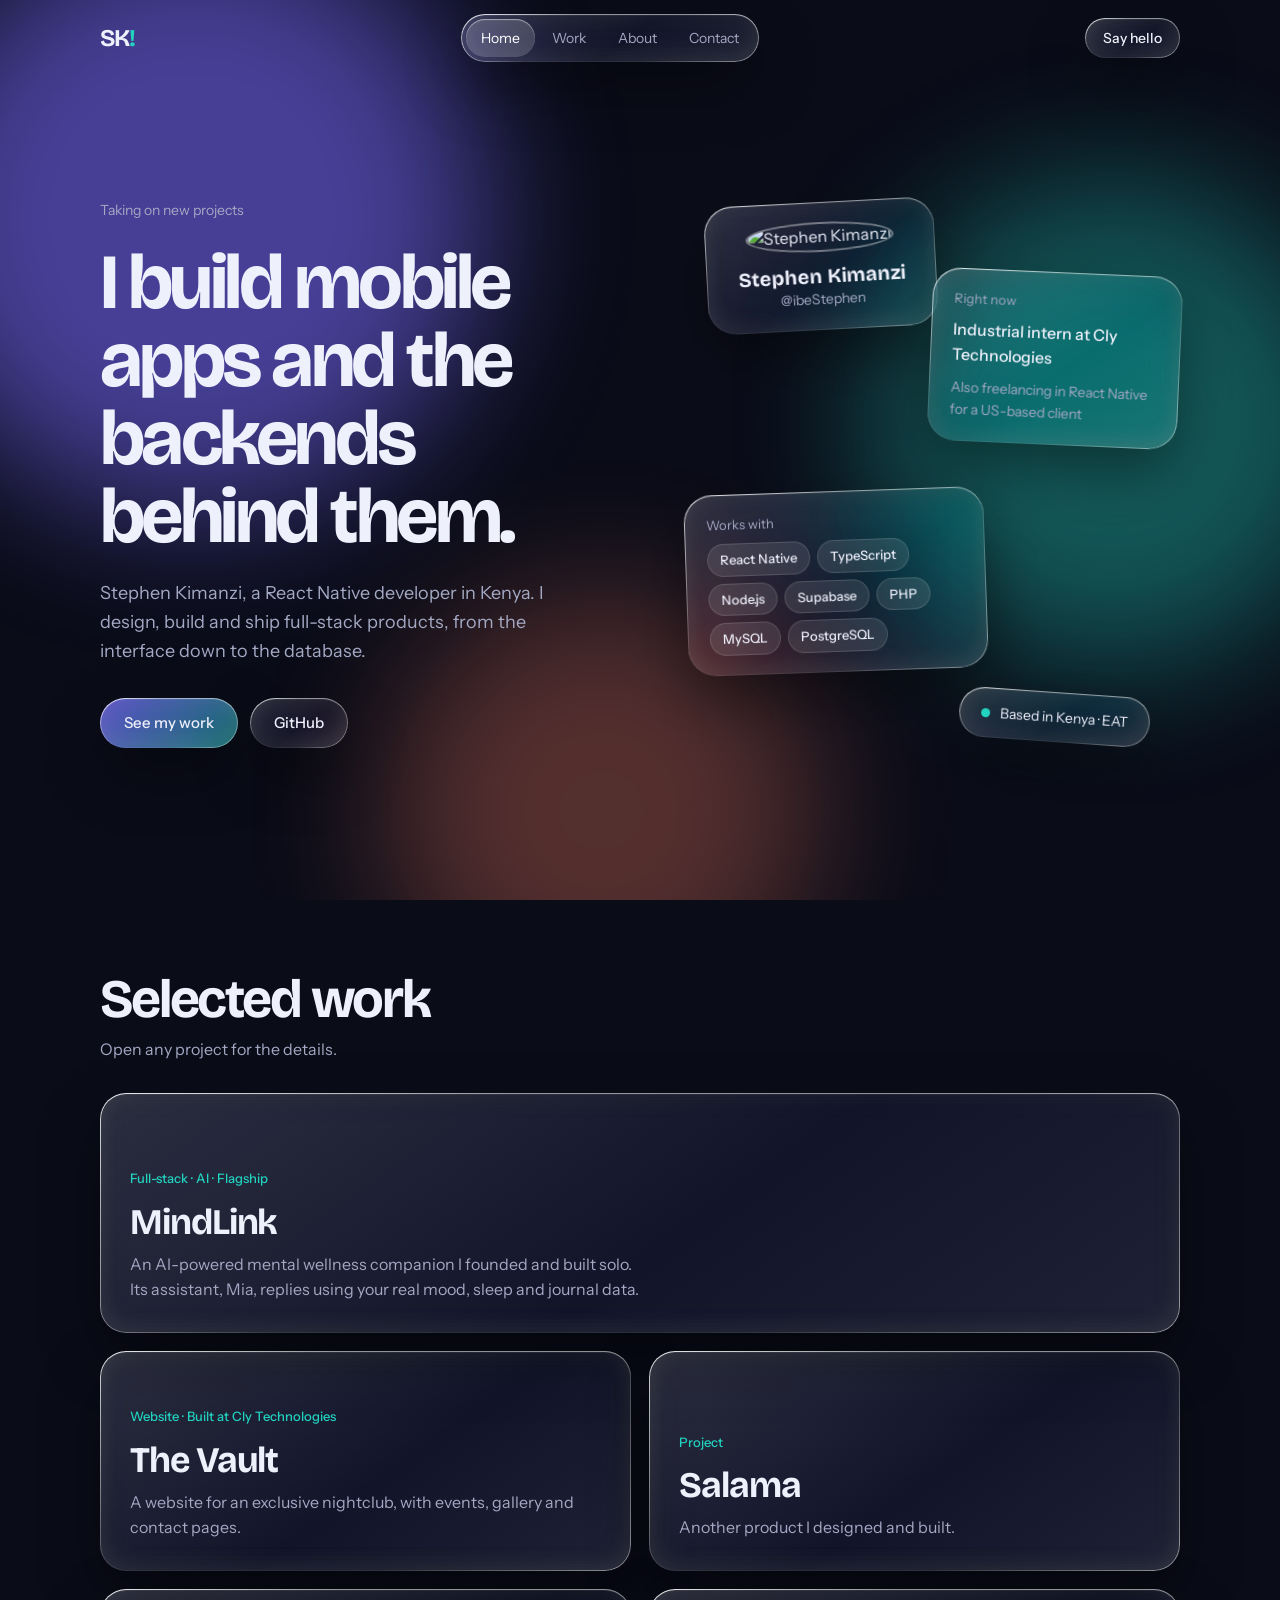
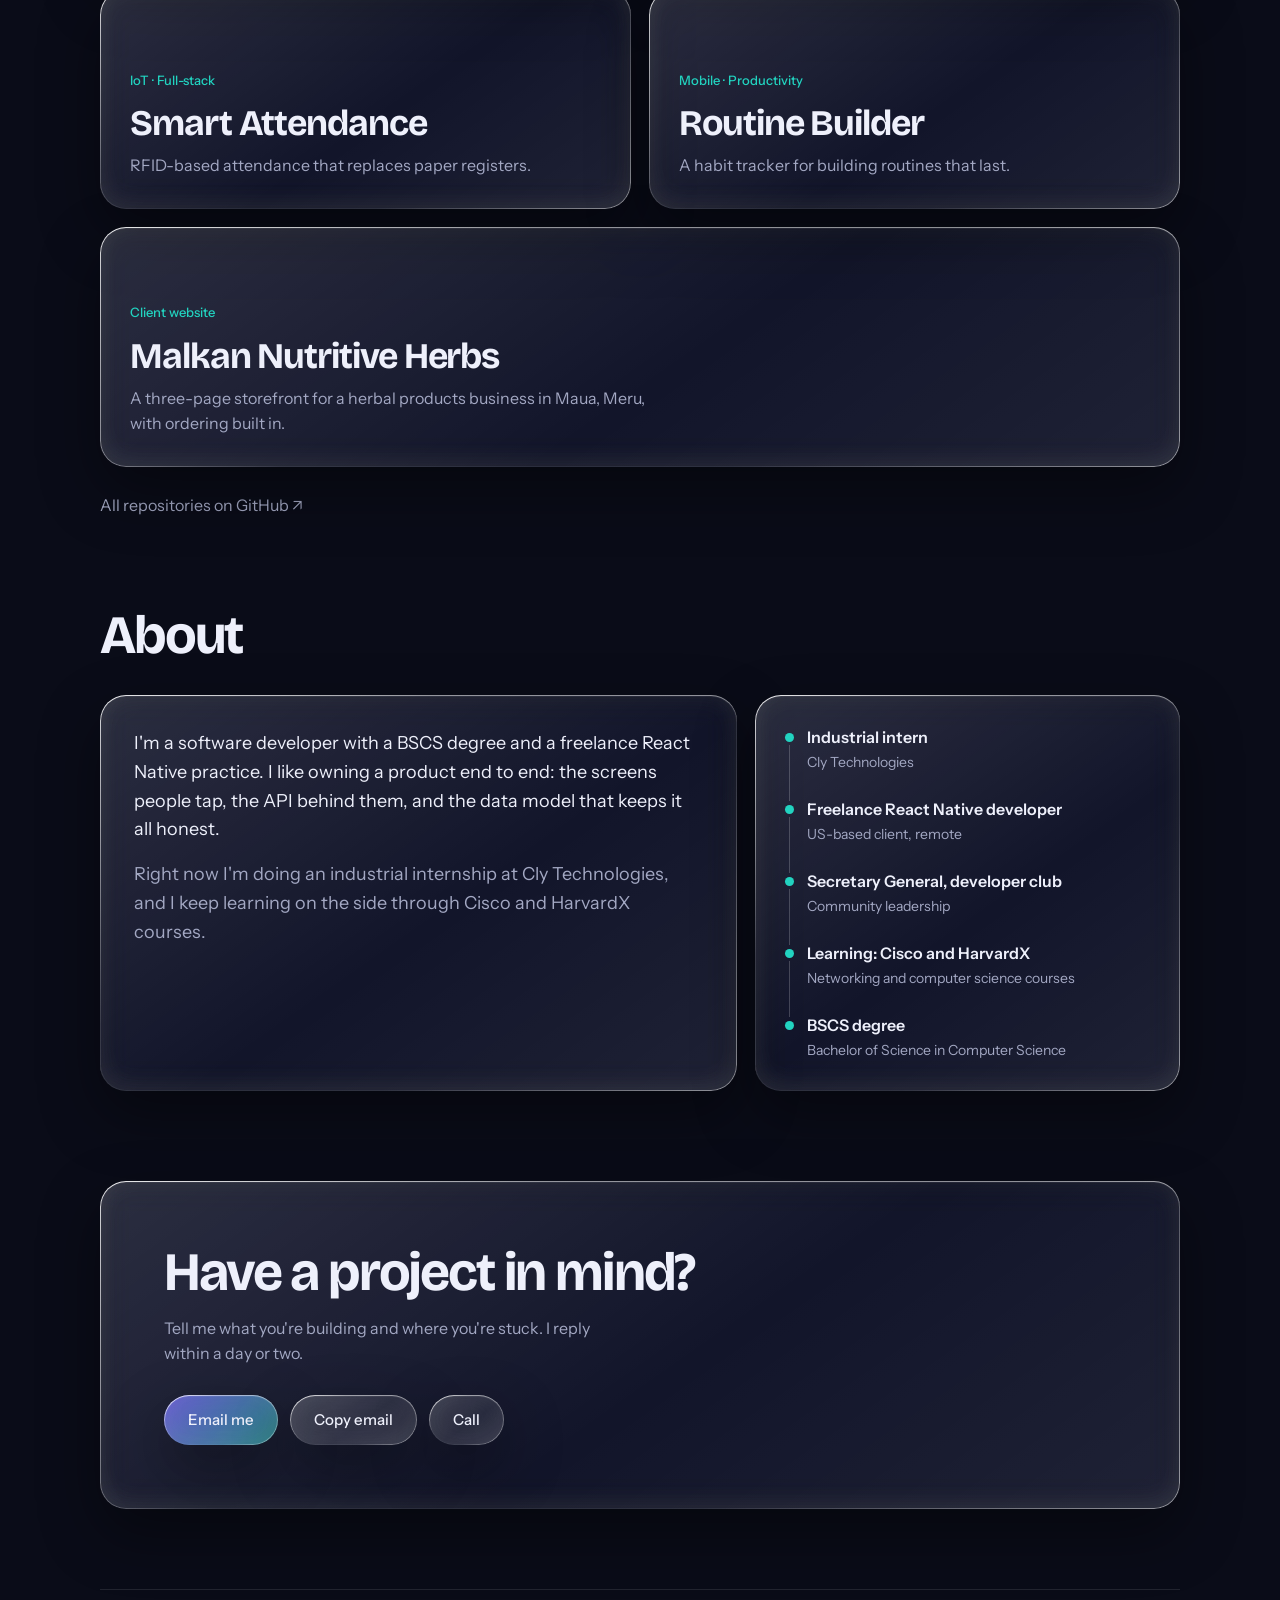
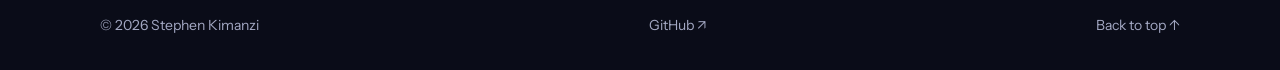
==== commit b7f02ced: "update 2026-11-09 17:30" ====
--- a/index.html
+++ b/index.html
@@ -5,7 +5,7 @@
   <meta name="viewport" content="width=device-width, initial-scale=1" />
   <meta name="theme-color" content="#0a0c18" />
   <meta name="description" content="Stephen Kimanzi is a software developer in Kenya building React Native apps and the backends behind them." />
-  <title>Stephen Kimanzi — Software Developer</title>
+  <title>SkSoftware Developer</title>
   <link rel="preconnect" href="https://fonts.googleapis.com" />
   <link rel="stylesheet" href="styles.css" />
   <script src="script.js" defer></script>
@@ -22,7 +22,7 @@
   <div class="aurora" aria-hidden="true"><i></i><i></i><i></i></div>
 
   <header class="site-header">
-    <a class="wordmark" href="#home" aria-label="Stephen Kimanzi, home">SK<span>.</span></a>
+    <a class="wordmark" href="#home" aria-label="Stephen Kimanzi, home">SK<span>!</span></a>
     <nav class="site-nav glass" aria-label="Main navigation">
       <span class="nav-pill" aria-hidden="true"></span>
       <a href="#home" class="active">Home</a>
@@ -36,7 +36,7 @@
   <main>
     <section class="hero page" id="home">
       <div class="hero-copy">
-        <p class="status"><span class="dot"></span> Taking on new projects</p>
+        <p class="status">Taking on new projects</p>
         <h1>I build mobile apps and the backends behind them.</h1>
         <p class="lede">
           Stephen Kimanzi, a React Native developer in Kenya. I design, build and ship
@@ -168,8 +168,8 @@
         <h2>Have a project in mind?</h2>
         <p>Tell me what you're building and where you're stuck. I reply within a day or two.</p>
         <div class="actions">
-          <a class="btn primary glass magnetic" href="mailto:stephenkimanzi6520@gmail.com">Email me</a>
-          <button class="btn glass magnetic copy" type="button" data-copy="stephenkimanzi6520@gmail.com">Copy email</button>
+          <a class="btn primary glass magnetic" href="mailto:stephenkimanzi3022@gmail.com">Email me</a>
+          <button class="btn glass magnetic copy" type="button" data-copy="stephenkimanzi3022@gmail.com">Copy email</button>
           <a class="btn glass magnetic" href="tel:+254799155636">Call</a>
         </div>
       </div>
